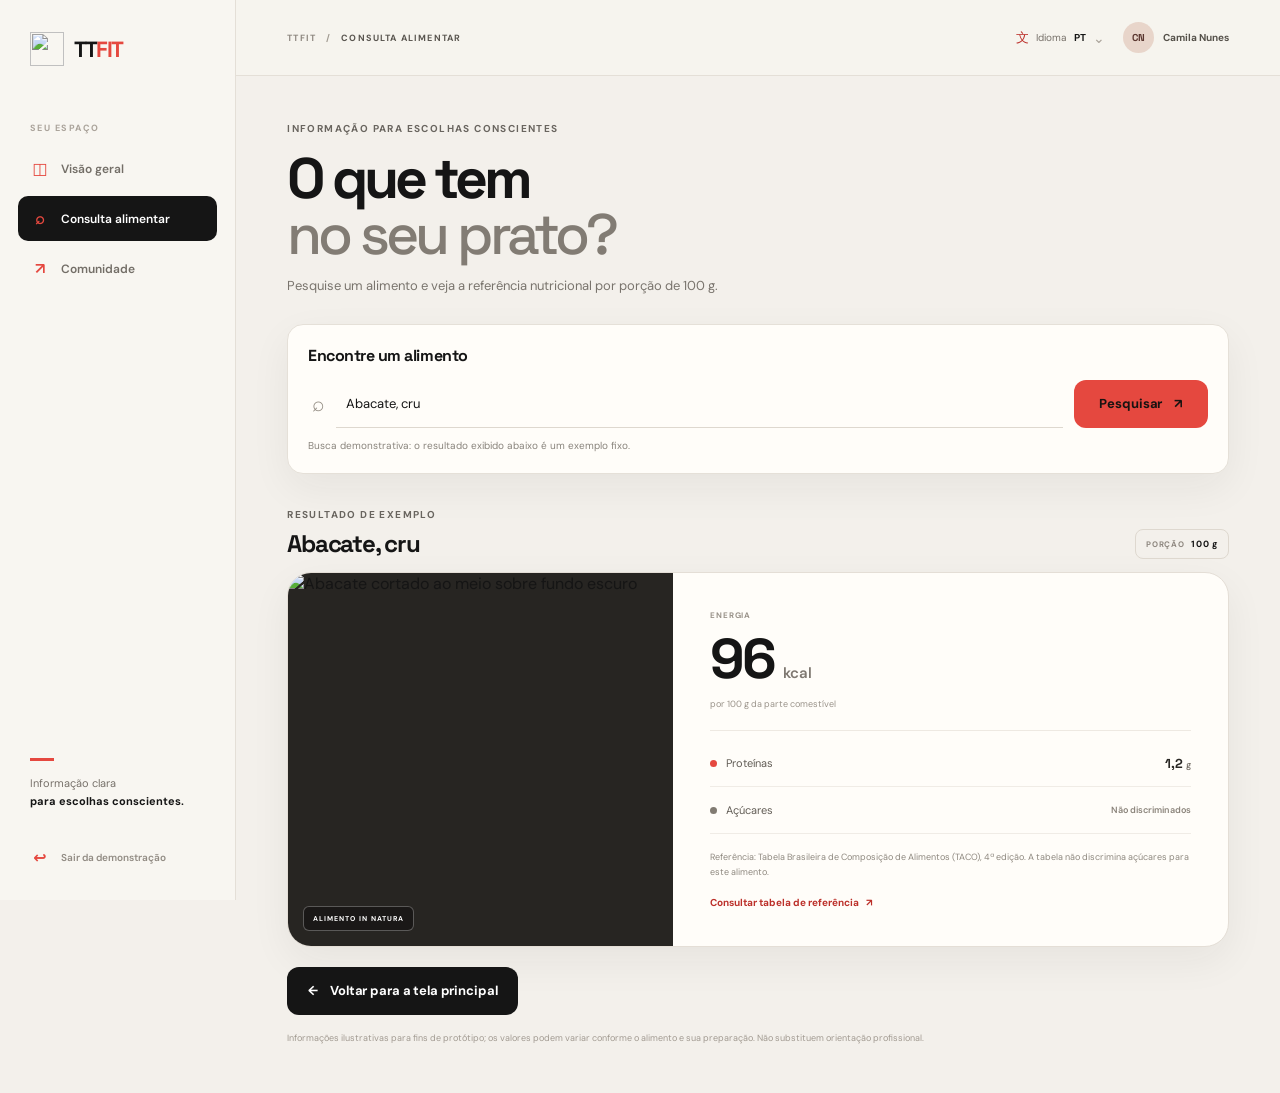
==== alimentos.html @ d5114d55 "Build responsive static TTFIT prototype" ====
<!doctype html>
<html lang="pt-BR">
<head>
  <meta charset="utf-8">
  <meta name="viewport" content="width=device-width, initial-scale=1">
  <meta name="theme-color" content="#f3f0eb">
  <meta name="description" content="Consulte a composição nutricional de alimentos por 100 gramas no protótipo TTFIT.">
  <title>Consulta alimentar | TTFIT</title>
  <link rel="stylesheet" href="styles.css">
</head>
<body class="app-page">
  <a class="skip-link" href="#principal">Pular para o conteúdo</a>
  <div class="app-shell">
    <aside class="sidebar">
      <a class="brand-lockup brand-lockup-dark" href="dashboard.html" aria-label="TTFIT — visão geral">
        <img class="brand-icon" src="/manus-storage/async-images/cHAF5ILUukEEUvMitb64xl/image-1.webp" alt="">
        <span class="brand-name">TT<span>FIT</span></span>
      </a>
      <span class="sidebar-caption">SEU ESPAÇO</span>
      <nav class="side-nav" aria-label="Navegação principal">
        <a class="nav-item" href="dashboard.html"><span class="nav-icon" aria-hidden="true">◫</span> Visão geral</a>
        <a class="nav-item nav-item-active" href="alimentos.html" aria-current="page"><span class="nav-icon" aria-hidden="true">⌕</span> Consulta alimentar</a>
        <a class="nav-item" href="dashboard.html#ranking"><span class="nav-icon" aria-hidden="true">↗</span> Comunidade</a>
      </nav>
      <div class="sidebar-bottom">
        <div class="sidebar-prompt"><span class="prompt-line"></span><p>Informação clara<br><strong>para escolhas conscientes.</strong></p></div>
        <a class="nav-item nav-item-muted" href="index.html"><span class="nav-icon" aria-hidden="true">↩</span> Sair da demonstração</a>
      </div>
    </aside>

    <main id="principal" class="app-main">
      <header class="workspace-header">
        <div class="breadcrumb"><a href="dashboard.html">TTFIT</a><span aria-hidden="true">/</span><strong>CONSULTA ALIMENTAR</strong></div>
        <div class="header-actions">
          <details class="language-control">
            <summary><span aria-hidden="true">文</span> Idioma <strong>PT</strong><span class="chevron" aria-hidden="true">⌄</span></summary>
            <div class="language-menu"><span class="language-current">Português <small>ATUAL</small></span><span class="language-disabled">English <small>EM BREVE</small></span><p>Seletor visual nesta versão estática.</p></div>
          </details>
          <div class="user-chip"><span class="user-avatar">CN</span><span>Camila Nunes</span></div>
        </div>
      </header>

      <div class="page-content food-page-content">
        <section class="food-intro">
          <span class="eyebrow eyebrow-dark">INFORMAÇÃO PARA ESCOLHAS CONSCIENTES</span>
          <h1>O que tem<br><span class="intro-light">no seu prato?</span></h1>
          <p>Pesquise um alimento e veja a referência nutricional por porção de 100 g.</p>
        </section>

        <section class="search-panel" aria-labelledby="search-title">
          <h2 id="search-title">Encontre um alimento</h2>
          <form class="search-form" action="alimentos.html" method="get">
            <label class="visually-hidden" for="alimento">Nome do alimento</label>
            <span class="search-symbol" aria-hidden="true">⌕</span>
            <input class="search-input" id="alimento" name="alimento" type="search" value="Abacate, cru" placeholder="Ex.: abacate, cru" required>
            <button class="button button-primary" type="submit">Pesquisar <span aria-hidden="true">↗</span></button>
          </form>
          <p class="demo-note">Busca demonstrativa: o resultado exibido abaixo é um exemplo fixo.</p>
        </section>

        <section class="food-result-section" aria-labelledby="result-title">
          <div class="result-heading"><div><span class="eyebrow eyebrow-dark">RESULTADO DE EXEMPLO</span><h2 id="result-title">Abacate, cru</h2></div><span class="portion-badge">PORÇÃO <strong>100 g</strong></span></div>
          <article class="nutrition-card">
            <div class="food-photo-wrap">
              <img class="food-photo" src="/manus-storage/abacate_03e8407b.jpg" alt="Abacate cortado ao meio sobre fundo escuro" width="2048" height="2048">
              <span class="photo-caption">ALIMENTO IN NATURA</span>
            </div>
            <div class="nutrition-details">
              <div class="energy-block"><span class="metric-label">ENERGIA</span><strong>96 <small>kcal</small></strong><span class="energy-caption">por 100 g da parte comestível</span></div>
              <div class="nutrient-list">
                <div class="nutrient-row"><span><span class="nutrient-bullet nutrient-bullet-red"></span>Proteínas</span><strong>1,2 <small>g</small></strong></div>
                <div class="nutrient-row"><span><span class="nutrient-bullet nutrient-bullet-dark"></span>Açúcares</span><strong class="nutrient-na">Não discriminados</strong></div>
              </div>
              <p class="source-note">Referência: Tabela Brasileira de Composição de Alimentos (TACO), 4ª edição. A tabela não discrimina açúcares para este alimento.</p>
              <a class="source-link" href="https://www.gov.br/agricultura/pt-br/assuntos/inspecao/produtos-vegetal/legislacao-programas-nacionais-e-seguranca-dos-alimentos-1/legislacao/legislacao-vinhos-e-bebidas/tabela-brasileira-de-composicao-de-alimentos_taco_2011.pdf" target="_blank" rel="noopener noreferrer">Consultar tabela de referência <span aria-hidden="true">↗</span></a>
            </div>
          </article>
        </section>

        <a class="button button-dark back-button" href="dashboard.html"><span aria-hidden="true">←</span> Voltar para a tela principal</a>
        <p class="disclaimer">Informações ilustrativas para fins de protótipo; os valores podem variar conforme o alimento e sua preparação. Não substituem orientação profissional.</p>
      </div>
    </main>
  </div>
</body>
</html>
---- styles.css ----
@import url('https://fonts.googleapis.com/css2?family=DM+Sans:wght@400;500;600;700&family=Space+Grotesk:wght@400;500;600;700&display=swap');

:root {
  color-scheme: light;
  --ink: #151515;
  --ink-soft: #252422;
  --red: #e5483f;
  --red-dark: #bc302a;
  --paper: #f3f0eb;
  --card: #fffdf9;
  --muted: #77736e;
  --line: #e6e1d9;
  --green: #5d7654;
  --radius-lg: 24px;
  --radius-md: 16px;
  --shadow-soft: 0 14px 40px rgba(37, 33, 29, .06);
  --font-body: 'DM Sans', Inter, ui-sans-serif, system-ui, -apple-system, BlinkMacSystemFont, 'Segoe UI', sans-serif;
  --font-display: 'Space Grotesk', 'Arial Narrow', ui-sans-serif, system-ui, sans-serif;
}

* { box-sizing: border-box; }
html { scroll-behavior: smooth; }
body { margin: 0; font-family: var(--font-body); color: var(--ink); -webkit-font-smoothing: antialiased; }
a { color: inherit; text-decoration: none; }
button, input, select { font: inherit; }
button, a, summary { -webkit-tap-highlight-color: transparent; }
button, summary { cursor: pointer; }
img { max-width: 100%; display: block; }
::selection { background: rgba(229, 72, 63, .18); }

.skip-link, .visually-hidden { position: absolute; width: 1px; height: 1px; padding: 0; margin: -1px; overflow: hidden; clip: rect(0, 0, 0, 0); white-space: nowrap; border: 0; }
.skip-link:focus { width: auto; height: auto; margin: 12px; padding: 12px 16px; clip: auto; z-index: 20; border-radius: 10px; background: var(--card); box-shadow: var(--shadow-soft); }
:focus-visible { outline: 3px solid rgba(229, 72, 63, .65); outline-offset: 3px; }

.brand-lockup { display: inline-flex; align-items: center; gap: 10px; width: fit-content; }
.brand-icon { width: 34px; height: 34px; object-fit: contain; }
.brand-name { font: 700 22px/1 var(--font-display); letter-spacing: -.08em; }
.brand-name > span { color: var(--red); }
.brand-lockup-light .brand-name { color: #fff; }
.brand-lockup-dark .brand-name { color: var(--ink); }

.eyebrow { display: inline-flex; align-items: center; gap: 8px; font: 700 10px/1.4 var(--font-body); letter-spacing: .14em; }
.eyebrow-dark { color: #69655f; }
.eyebrow-light { color: rgba(255,255,255,.68); }
.status-dot, .sample-dot { width: 7px; height: 7px; flex: 0 0 7px; border-radius: 50%; background: var(--red); }

.button { display: inline-flex; align-items: center; justify-content: center; gap: 12px; min-height: 48px; padding: 0 20px; border: 1px solid transparent; border-radius: 12px; font-size: 13px; font-weight: 700; letter-spacing: -.01em; line-height: 1; transition: background-color .18s ease, color .18s ease, border-color .18s ease, transform .18s ease, box-shadow .18s ease; }
.button:hover { transform: translateY(-1px); }
.button-primary { background: var(--red); color: #171311; }
.button-primary:hover { background: #f0574e; box-shadow: 0 8px 22px rgba(229,72,63,.22); }
.button-dark { background: var(--ink); color: #fff; }
.button-dark:hover { background: #363432; }
.button-outline { border-color: #d9d3cb; background: transparent; color: var(--ink); }
.button-outline:hover { border-color: var(--ink); background: #faf8f4; }
.button-wide { width: 100%; }

/* Acesso */
.auth-page { min-height: 100vh; background: var(--paper); }
.auth-topbar { width: min(1320px, calc(100% - 64px)); height: 78px; margin: auto; display: flex; align-items: center; justify-content: space-between; }
.topbar-link { color: #6f6a63; font-size: 12px; font-weight: 600; }
.topbar-link:hover, .text-link:hover { color: var(--red-dark); }
.auth-layout { width: min(1320px, calc(100% - 64px)); min-height: 650px; margin: 0 auto 74px; display: grid; grid-template-columns: 1.06fr .94fr; overflow: hidden; border-radius: 26px; background: var(--card); box-shadow: 0 24px 80px rgba(33,29,24,.09); }
.auth-story { position: relative; isolation: isolate; min-height: 650px; display: flex; flex-direction: column; justify-content: space-between; overflow: hidden; padding: clamp(36px, 5vw, 76px); background: var(--ink); color: #fff; }
.auth-story::before { content: ''; position: absolute; z-index: -1; right: -180px; bottom: -280px; width: 680px; height: 680px; border: 1px solid rgba(229,72,63,.24); border-radius: 50%; box-shadow: 0 0 0 55px rgba(229,72,63,.035), 0 0 0 110px rgba(229,72,63,.025); }
.story-orbit { position: absolute; z-index: -1; border-radius: 50%; pointer-events: none; }
.story-orbit-one { width: 8px; height: 8px; right: 19%; top: 30%; background: var(--red); box-shadow: 0 0 30px 10px rgba(229,72,63,.3); }
.story-orbit-two { right: 5%; top: 13%; width: 120px; height: 120px; border: 1px solid rgba(255,255,255,.08); }
.story-copy { max-width: 470px; margin: auto 0; padding: 46px 0 34px; }
.story-copy h1 { margin: 28px 0 22px; font: 700 clamp(55px, 6vw, 82px)/.93 var(--font-display); letter-spacing: -.075em; }
.story-copy h1 span { color: var(--red); }
.story-copy > p { max-width: 350px; margin: 0; color: rgba(255,255,255,.7); font-size: 15px; line-height: 1.75; }
.story-note { display: flex; align-items: center; gap: 14px; margin-top: 42px; color: rgba(255,255,255,.65); font-size: 12px; line-height: 1.6; }
.story-note strong { color: #fff; font-weight: 600; }
.note-mark { width: 36px; height: 36px; display: grid; place-items: center; border: 1px solid rgba(229,72,63,.65); border-radius: 50%; color: var(--red); font-size: 18px; }
.story-index { display: flex; justify-content: space-between; color: rgba(255,255,255,.4); font: 600 10px/1 var(--font-body); letter-spacing: .12em; }
.auth-panel { display: flex; align-items: center; justify-content: center; padding: clamp(34px, 5vw, 72px); }
.auth-card { width: min(100%, 390px); }
.auth-card h2, .signup-heading h2 { margin: 13px 0 8px; font: 700 clamp(29px, 3vw, 38px)/1.08 var(--font-display); letter-spacing: -.06em; }
.auth-intro { margin: 0 0 30px; color: var(--muted); font-size: 13px; line-height: 1.6; }
.form-stack { display: flex; flex-direction: column; gap: 10px; }
.field-label { display: block; margin-bottom: 8px; color: #4e4a45; font-size: 11px; font-weight: 700; }
.field-row { display: flex; align-items: center; }
.field-row-between { justify-content: space-between; margin-top: 9px; }
.field-row-between .field-label { margin: 0; }
.text-link { color: var(--red-dark); font-size: 12px; font-weight: 700; }
.text-link-small { font-size: 10px; }
.text-input { width: 100%; min-height: 48px; padding: 0 14px; border: 1px solid #e1ddd6; border-radius: 10px; background: #fff; color: var(--ink); font-size: 13px; outline: none; transition: border-color .18s ease, box-shadow .18s ease, background-color .18s ease; }
.text-input::placeholder { color: #aaa49b; }
.text-input:focus { border-color: var(--red); box-shadow: 0 0 0 3px rgba(229,72,63,.11); }
.check-row { position: relative; display: flex; align-items: center; gap: 9px; margin: 8px 0 10px; color: #625d56; font-size: 11px; cursor: pointer; }
.check-row input { position: absolute; width: 18px; height: 18px; opacity: 0; }
.check-box { width: 17px; height: 17px; display: grid; flex: 0 0 17px; place-items: center; border: 1px solid #c9c3ba; border-radius: 5px; background: #fff; }
.check-row input:checked + .check-box { border-color: var(--red); background: var(--red); }
.check-row input:checked + .check-box::after { content: '✓'; color: #171311; font-size: 11px; font-weight: 800; }
.check-row input:focus-visible + .check-box { outline: 3px solid rgba(229,72,63,.35); outline-offset: 2px; }
.demo-note { margin: 10px 0 0; color: #89847c; font-size: 10px; line-height: 1.55; }
.auth-divider { display: flex; align-items: center; gap: 12px; margin: 26px 0 16px; color: #9b958d; font-size: 9px; font-weight: 700; letter-spacing: .12em; }
.auth-divider::before, .auth-divider::after { content: ''; height: 1px; flex: 1; background: var(--line); }
.inline-disclosure { border-top: 1px solid var(--line); }
.recovery-disclosure { margin-top: 22px; padding-top: 15px; }
.inline-disclosure summary { list-style: none; color: #69645d; font-size: 11px; font-weight: 700; }
.inline-disclosure summary::-webkit-details-marker, .signup-details summary::-webkit-details-marker, .quick-edit summary::-webkit-details-marker { display: none; }
.inline-disclosure summary::after { content: '+'; float: right; color: var(--red); font-size: 16px; line-height: 10px; }
.inline-disclosure[open] summary::after, .quick-edit[open] summary .chevron { transform: rotate(180deg); }
.disclosure-body { padding-top: 10px; }
.disclosure-body p { margin: 0 0 13px; color: var(--muted); font-size: 11px; line-height: 1.55; }
.compact-form { display: grid; gap: 8px; }
.compact-form .field-label { margin: 0; }
.compact-form .button { margin-top: 4px; }

.signup-section { width: min(1000px, calc(100% - 64px)); margin: 0 auto 76px; padding: 42px 48px; display: grid; grid-template-columns: .8fr 1.2fr; gap: 48px; border: 1px solid #e6e1d9; border-radius: 22px; background: #fffdf9; }
.signup-heading h2 { font-size: 32px; }
.signup-heading p { max-width: 300px; margin: 0; color: var(--muted); font-size: 12px; line-height: 1.7; }
.signup-details > summary { list-style: none; width: fit-content; min-height: 48px; }
.signup-details[open] > summary { margin-bottom: 22px; }
.signup-details[open] > summary span { transform: rotate(45deg); }
.signup-form { display: grid; gap: 18px; }
.form-grid { display: grid; grid-template-columns: repeat(2, minmax(0,1fr)); gap: 14px 12px; }
.form-grid .field-label { margin-bottom: 7px; }
.signup-form > .button { justify-self: start; }
.site-footer { width: min(1320px, calc(100% - 64px)); margin: 0 auto; display: flex; align-items: center; justify-content: space-between; padding: 20px 0 28px; color: #807b74; font-size: 10px; }
.site-footer a { color: var(--ink); font-weight: 700; }
.footer-separator { padding: 0 5px; color: var(--red); }

/* Área logada */
.app-page { min-height: 100vh; background: var(--paper); }
.app-shell { min-height: 100vh; display: grid; grid-template-columns: 236px minmax(0,1fr); }
.sidebar { position: sticky; top: 0; height: 100vh; display: flex; flex-direction: column; padding: 32px 18px 20px; border-right: 1px solid #e4dfd7; background: #f8f6f1; }
.sidebar .brand-lockup { padding: 0 12px; }
.sidebar-caption { margin: 56px 12px 12px; color: #aaa39a; font-size: 9px; font-weight: 700; letter-spacing: .16em; }
.side-nav { display: grid; gap: 5px; }
.nav-item { min-height: 45px; display: flex; align-items: center; gap: 12px; padding: 0 13px; border-radius: 10px; color: #736e67; font-size: 12px; font-weight: 600; transition: background-color .16s ease, color .16s ease; }
.nav-item:hover { background: #eee9e1; color: var(--ink); }
.nav-item-active { background: var(--ink); color: #fff; }
.nav-item-active:hover { background: #30302e; color: #fff; }
.nav-icon { width: 18px; color: var(--red); font-size: 16px; text-align: center; }
.nav-item-active .nav-icon { color: var(--red); }
.sidebar-bottom { margin-top: auto; }
.sidebar-prompt { margin: 0 12px 25px; }
.prompt-line { width: 24px; height: 3px; display: block; margin-bottom: 13px; background: var(--red); }
.sidebar-prompt p { margin: 0; color: #77716a; font-size: 11px; line-height: 1.65; }
.sidebar-prompt strong { color: var(--ink); }
.nav-item-muted { color: #918b83; font-size: 10px; }
.app-main { min-width: 0; }
.workspace-header { height: 76px; display: flex; align-items: center; justify-content: space-between; padding: 0 clamp(24px, 4vw, 58px); border-bottom: 1px solid #e4dfd7; background: rgba(248,246,241,.68); }
.breadcrumb { display: flex; align-items: center; gap: 10px; color: #a19b92; font-size: 9px; font-weight: 700; letter-spacing: .13em; }
.breadcrumb a { color: #8d877f; }
.breadcrumb strong { color: #59554f; }
.header-actions { display: flex; align-items: center; gap: 18px; }
.language-control { position: relative; }
.language-control summary { display: flex; align-items: center; gap: 7px; list-style: none; color: #77716a; font-size: 10px; }
.language-control summary::-webkit-details-marker { display: none; }
.language-control summary > span:first-child { color: var(--red-dark); font-size: 13px; }
.language-control summary strong { color: var(--ink); font-size: 10px; }
.chevron { display: inline-block; color: #aaa39a; font-size: 14px; transition: transform .16s ease; }
.language-control[open] > summary .chevron { transform: rotate(180deg); }
.language-menu { position: absolute; z-index: 4; top: calc(100% + 12px); right: 0; width: 190px; padding: 14px; border: 1px solid var(--line); border-radius: 12px; background: var(--card); box-shadow: var(--shadow-soft); }
.language-menu > span { display: flex; justify-content: space-between; padding: 6px 0; color: #605b54; font-size: 11px; }
.language-menu small { color: var(--red-dark); font-size: 8px; font-weight: 700; letter-spacing: .08em; }
.language-menu .language-disabled { color: #aaa49b; }
.language-menu p { margin: 9px 0 0; padding-top: 9px; border-top: 1px solid var(--line); color: #99938a; font-size: 9px; line-height: 1.4; }
.user-chip { display: flex; align-items: center; gap: 9px; color: #55514a; font-size: 10px; font-weight: 700; }
.user-avatar { width: 31px; height: 31px; display: grid; place-items: center; border-radius: 50%; background: #e8d5ca; color: #5b3730; font: 700 10px var(--font-display); }
.page-content { width: min(1180px, 100%); margin: 0 auto; padding: 43px clamp(24px, 4vw, 58px) 48px; }
.dashboard-intro { display: flex; align-items: end; justify-content: space-between; gap: 28px; margin-bottom: 35px; }
.dashboard-intro h1, .food-intro h1 { margin: 14px 0 12px; font: 700 clamp(38px, 4.5vw, 57px)/.99 var(--font-display); letter-spacing: -.07em; }
.red-period { color: var(--red); }
.intro-light { color: #827c74; font-weight: 500; }
.dashboard-intro p, .food-intro > p { margin: 0; color: #79746d; font-size: 13px; line-height: 1.6; }
.intro-cta { flex: 0 0 auto; margin-bottom: 5px; }
.section-heading { display: flex; align-items: end; justify-content: space-between; gap: 20px; margin-bottom: 14px; }
.section-heading h2 { margin: 5px 0 0; font: 700 22px/1.15 var(--font-display); letter-spacing: -.045em; }
.sample-label { display: inline-flex; align-items: center; gap: 7px; color: #938d85; font-size: 8px; font-weight: 700; letter-spacing: .1em; }
.sample-dot { width: 6px; height: 6px; flex-basis: 6px; background: #9c8768; }
.profile-panel, .ranking-panel { border: 1px solid #e7e2da; border-radius: var(--radius-md); background: var(--card); box-shadow: var(--shadow-soft); }
.profile-panel { padding: 17px; }
.metric-grid { display: grid; grid-template-columns: repeat(5,minmax(0,1fr)); gap: 9px; }
.metric-card { min-height: 118px; display: flex; flex-direction: column; align-items: flex-start; padding: 15px 13px; border: 1px solid #eee9e2; border-radius: 11px; background: #fff; }
.metric-label { color: #999289; font-size: 8px; font-weight: 700; letter-spacing: .1em; }
.metric-value { margin-top: 13px; font: 700 25px/1 var(--font-display); letter-spacing: -.06em; white-space: nowrap; }
.metric-value small { color: #746e66; font: 600 10px/1 var(--font-body); letter-spacing: 0; }
.metric-caption { margin-top: auto; padding-top: 10px; color: #a09a91; font-size: 9px; }
.metric-card-focus { background: #f8f5ef; }
.focus-value { margin-top: 10px; color: #8f302b; font: 700 16px/1.08 var(--font-display); letter-spacing: -.035em; }
.metric-card-days { background: #221f1d; border-color: #221f1d; color: #fff; }
.metric-card-days .metric-label, .metric-card-days .metric-value small { color: rgba(255,255,255,.58); }
.metric-card-days .metric-caption { color: rgba(255,255,255,.5); }
.quick-edit { margin-top: 14px; border-top: 1px solid #eee9e2; }
.quick-edit > summary { display: flex; align-items: center; gap: 9px; padding: 14px 2px 1px; list-style: none; color: #5e5952; font-size: 10px; font-weight: 700; }
.quick-edit > summary .chevron { margin-left: auto; }
.edit-symbol { color: var(--red-dark); font-size: 15px; }
.edit-content { padding-top: 14px; }
.edit-content > p { margin: 0 0 14px; color: #89837a; font-size: 10px; line-height: 1.5; }
.edit-form { display: grid; grid-template-columns: repeat(3,minmax(0,1fr)); gap: 12px; align-items: end; }
.edit-form label .text-input { min-height: 42px; font-size: 11px; }
.edit-form .field-label { margin-bottom: 6px; }
.edit-form .button { min-height: 42px; padding: 0 12px; font-size: 10px; }
.dashboard-grid { display: grid; grid-template-columns: minmax(0,1.4fr) minmax(260px,.8fr); gap: 18px; align-items: start; margin-top: 28px; }
.section-heading-compact { margin-bottom: 14px; }
.ranking-period { color: #a09990; font-size: 8px; font-weight: 700; letter-spacing: .1em; }
.ranking-period span { padding-left: 4px; color: var(--red); font-size: 12px; }
.ranking-panel { padding: 4px 16px 11px; }
.ranking-list { margin: 0; padding: 0; list-style: none; }
.ranking-row { min-height: 69px; display: grid; grid-template-columns: 25px 36px minmax(0,1fr) auto; align-items: center; gap: 10px; border-bottom: 1px solid #efebe5; }
.ranking-row:last-child { border-bottom: 0; }
.ranking-row-you { margin: 0 -8px; padding: 0 8px; border-radius: 10px; background: #fcf4f1; }
.rank-number { color: #9d968d; font: 700 11px var(--font-display); }
.rank-avatar { width: 34px; height: 34px; display: grid; place-items: center; border-radius: 50%; font: 700 9px var(--font-display); }
.rank-avatar-red { background: #f4d9d4; color: #943f37; }
.rank-avatar-dark { background: var(--ink); color: #fff; }
.rank-avatar-cream { background: #e9e4db; color: #575148; }
.rank-person { min-width: 0; display: grid; gap: 4px; }
.rank-person strong { overflow: hidden; color: #37332f; font-size: 11px; text-overflow: ellipsis; white-space: nowrap; }
.rank-person em { margin-left: 4px; color: var(--red-dark); font: 700 7px var(--font-body); letter-spacing: .08em; font-style: normal; }
.rank-person small, .rank-count small { color: #9e988f; font-size: 8px; }
.rank-count { display: grid; justify-items: end; gap: 3px; }
.rank-count strong { font: 700 16px var(--font-display); }
.ranking-footnote { margin: 3px 0 0; padding: 10px 0 0; border-top: 1px solid #efebe5; color: #a49d95; font-size: 8px; }
.impact-column { display: grid; gap: 11px; }
.impact-card { position: relative; min-height: 242px; overflow: hidden; padding: 22px; border-radius: var(--radius-md); background: var(--ink); color: #fff; }
.impact-card::after { content: ''; position: absolute; right: -48px; bottom: -77px; width: 205px; height: 205px; border: 1px solid rgba(229,72,63,.35); border-radius: 50%; box-shadow: 0 0 0 25px rgba(229,72,63,.05), 0 0 0 50px rgba(229,72,63,.035); }
.impact-index { position: relative; z-index: 1; color: rgba(255,255,255,.44); font: 700 9px var(--font-display); letter-spacing: .12em; }
.impact-index span { font: 600 8px var(--font-body); }
.impact-mark { position: relative; z-index: 1; display: flex; align-items: end; gap: 4px; height: 29px; margin-top: 19px; }
.impact-mark span { width: 4px; border-radius: 4px; background: var(--red); }
.impact-mark span:nth-child(1) { height: 12px; }
.impact-mark span:nth-child(2) { height: 22px; }
.impact-mark span:nth-child(3) { height: 17px; }
.impact-card h2 { position: relative; z-index: 1; margin: 13px 0 7px; font: 700 22px var(--font-display); letter-spacing: -.05em; }
.impact-card p { position: relative; z-index: 1; max-width: 260px; margin: 0; color: rgba(255,255,255,.63); font-size: 10px; line-height: 1.7; }
.impact-tag { position: absolute; z-index: 1; left: 22px; bottom: 20px; color: rgba(255,255,255,.5); font-size: 7px; font-weight: 700; letter-spacing: .12em; }
.food-callout { min-height: 64px; display: flex; align-items: center; gap: 11px; padding: 11px 13px; border: 1px solid #e6e0d8; border-radius: 13px; background: var(--card); transition: border-color .16s ease, transform .16s ease; }
.food-callout:hover { transform: translateY(-1px); border-color: #c9bfb3; }
.food-callout-icon { width: 32px; height: 32px; display: grid; flex: 0 0 32px; place-items: center; border-radius: 9px; background: #fae3df; color: var(--red-dark); font-size: 20px; }
.food-callout > span:nth-child(2) { display: grid; gap: 3px; }
.food-callout small { color: #a19a91; font-size: 7px; font-weight: 700; letter-spacing: .1em; }
.food-callout strong { color: #36322e; font-size: 10px; }
.callout-arrow { margin-left: auto; color: var(--red-dark); }
.disclaimer { margin: 20px 0 0; color: #a19a91; font-size: 9px; line-height: 1.6; }

/* Consulta alimentar */
.food-page-content { padding-top: 40px; }
.food-intro { margin-bottom: 27px; }
.food-intro h1 { margin-bottom: 12px; }
.search-panel { padding: 20px; border: 1px solid #e5e0d8; border-radius: var(--radius-md); background: var(--card); box-shadow: var(--shadow-soft); }
.search-panel h2 { margin: 0 0 14px; font: 700 16px var(--font-display); letter-spacing: -.03em; }
.search-form { display: flex; align-items: center; gap: 11px; }
.search-symbol { margin-left: 4px; color: #938c83; font-size: 21px; }
.search-input { min-width: 0; min-height: 48px; flex: 1; padding: 0 10px; border: 0; border-bottom: 1px solid #ded8cf; border-radius: 0; outline: 0; background: transparent; color: var(--ink); font-size: 13px; }
.search-input:focus { border-color: var(--red); box-shadow: 0 1px 0 var(--red); }
.search-form .button { min-width: 134px; }
.food-result-section { margin-top: 28px; }
.result-heading { display: flex; align-items: end; justify-content: space-between; gap: 15px; margin-bottom: 13px; }
.result-heading h2 { margin: 5px 0 0; font: 700 24px var(--font-display); letter-spacing: -.05em; }
.portion-badge { padding: 8px 10px; border: 1px solid #ded8cf; border-radius: 8px; color: #8e877f; font-size: 8px; font-weight: 700; letter-spacing: .09em; }
.portion-badge strong { padding-left: 4px; color: var(--ink); font-size: 9px; }
.nutrition-card { display: grid; grid-template-columns: minmax(240px,.82fr) minmax(0,1.18fr); overflow: hidden; border: 1px solid #e4ded6; border-radius: var(--radius-lg); background: var(--card); box-shadow: var(--shadow-soft); }
.food-photo-wrap { position: relative; min-height: 295px; overflow: hidden; background: #272522; }
.food-photo { width: 100%; height: 100%; position: absolute; inset: 0; object-fit: cover; }
.photo-caption { position: absolute; left: 15px; bottom: 15px; padding: 7px 9px; border: 1px solid rgba(255,255,255,.28); border-radius: 6px; background: rgba(17,16,15,.55); color: #fff; font-size: 7px; font-weight: 700; letter-spacing: .14em; }
.nutrition-details { display: flex; flex-direction: column; padding: clamp(22px,3vw,37px); }
.energy-block { display: grid; gap: 11px; padding-bottom: 20px; border-bottom: 1px solid #eee9e2; }
.energy-block > strong { color: var(--ink); font: 700 clamp(41px,5vw,56px)/1 var(--font-display); letter-spacing: -.07em; }
.energy-block > strong small { color: #7f7871; font: 600 15px var(--font-body); letter-spacing: 0; }
.energy-caption { color: #9a938a; font-size: 9px; }
.nutrient-list { display: grid; gap: 0; padding: 9px 0 4px; }
.nutrient-row { min-height: 47px; display: flex; align-items: center; justify-content: space-between; gap: 10px; border-bottom: 1px solid #f0ece6; color: #625d56; font-size: 11px; }
.nutrient-row > span { display: flex; align-items: center; gap: 9px; }
.nutrient-row > strong { color: #292724; font: 700 13px var(--font-display); }
.nutrient-row > strong small { color: #777169; font: 600 9px var(--font-body); }
.nutrient-bullet { width: 7px; height: 7px; display: inline-block; border-radius: 50%; }
.nutrient-bullet-red { background: var(--red); }
.nutrient-bullet-dark { background: #817b72; }
.nutrient-na { color: #8a837a !important; font: 600 9px var(--font-body) !important; }
.source-note { margin: 12px 0 0; color: #8e887f; font-size: 9px; line-height: 1.6; }
.source-link { width: fit-content; display: inline-flex; gap: 7px; margin-top: auto; padding-top: 17px; color: var(--red-dark); font-size: 10px; font-weight: 700; }
.source-link:hover { color: #85241f; }
.back-button { margin-top: 20px; }
.food-page-content .disclaimer { max-width: 690px; margin-top: 16px; }

@media (max-width: 1100px) {
  .app-shell { grid-template-columns: 204px minmax(0,1fr); }
  .sidebar { padding-right: 13px; padding-left: 13px; }
  .metric-grid { grid-template-columns: repeat(3,minmax(0,1fr)); }
  .metric-card { min-height: 108px; }
  .dashboard-grid { grid-template-columns: minmax(0,1.15fr) minmax(240px,.85fr); }
  .signup-section { grid-template-columns: 1fr; gap: 22px; }
}
@media (max-width: 820px) {
  .auth-topbar, .auth-layout, .site-footer { width: min(100% - 36px, 680px); }
  .auth-layout { grid-template-columns: 1fr; margin-bottom: 42px; }
  .auth-story { min-height: 390px; padding: 30px; }
  .story-copy { padding: 28px 0 20px; }
  .story-copy h1 { margin-top: 19px; font-size: clamp(48px, 10vw, 66px); }
  .story-copy > p { max-width: 470px; font-size: 13px; }
  .story-note { margin-top: 24px; }
  .story-index { margin-top: 12px; }
  .auth-panel { padding: 42px 24px; }
  .signup-section { width: min(100% - 36px, 680px); padding: 30px 26px; }
  .app-shell { grid-template-columns: 1fr; }
  .sidebar { position: sticky; z-index: 3; top: 0; height: auto; display: grid; grid-template-columns: auto minmax(0,1fr); align-items: center; gap: 16px; padding: 12px 20px; border-right: 0; border-bottom: 1px solid #e4dfd7; }
  .sidebar .brand-lockup { padding: 0; }
  .sidebar-caption, .sidebar-bottom { display: none; }
  .side-nav { display: flex; justify-content: flex-end; gap: 3px; overflow-x: auto; }
  .nav-item { min-height: 38px; flex: 0 0 auto; gap: 7px; padding: 0 10px; font-size: 10px; }
  .workspace-header { height: 65px; padding: 0 22px; }
  .page-content { padding: 34px 22px 42px; }
  .dashboard-grid { grid-template-columns: minmax(0,1fr) minmax(220px,.85fr); }
}
@media (max-width: 620px) {
  .auth-topbar { height: 64px; }
  .auth-layout { width: 100%; margin-bottom: 34px; border-radius: 0; box-shadow: none; }
  .auth-story { min-height: 350px; padding: 25px 23px; }
  .auth-panel { padding: 34px 23px 40px; }
  .auth-card h2 { font-size: 32px; }
  .signup-section { width: calc(100% - 28px); padding: 26px 21px; gap: 20px; }
  .signup-heading h2 { font-size: 29px; }
  .form-grid { grid-template-columns: 1fr; }
  .site-footer { width: calc(100% - 36px); font-size: 9px; }
  .app-shell { display: block; }
  .sidebar { display: block; padding: 10px 14px 8px; }
  .sidebar .brand-lockup { display: none; }
  .side-nav { justify-content: flex-start; }
  .nav-item { min-height: 37px; }
  .workspace-header { height: 58px; padding: 0 15px; }
  .breadcrumb { gap: 6px; font-size: 8px; }
  .header-actions { gap: 10px; }
  .language-control summary { gap: 4px; font-size: 9px; }
  .language-control summary > span:first-child { display: none; }
  .user-chip { gap: 6px; font-size: 9px; }
  .user-avatar { width: 28px; height: 28px; }
  .page-content { padding: 29px 15px 35px; }
  .dashboard-intro { display: block; margin-bottom: 28px; }
  .dashboard-intro h1, .food-intro h1 { font-size: 43px; }
  .intro-cta { margin-top: 19px; }
  .section-heading { align-items: start; flex-direction: column; gap: 9px; }
  .section-heading h2 { font-size: 20px; }
  .metric-grid { grid-template-columns: repeat(2,minmax(0,1fr)); }
  .metric-card { min-height: 102px; padding: 13px 11px; }
  .metric-value { font-size: 23px; }
  .metric-card-days { grid-column: 1 / -1; min-height: 92px; }
  .edit-form { grid-template-columns: repeat(2,minmax(0,1fr)); }
  .edit-form .button { grid-column: 1 / -1; }
  .dashboard-grid { grid-template-columns: 1fr; gap: 25px; margin-top: 25px; }
  .impact-card { min-height: 225px; }
  .sample-label { margin-top: 2px; }
  .food-intro { margin-bottom: 22px; }
  .search-panel { padding: 16px; }
  .search-form { gap: 5px; }
  .search-symbol { display: none; }
  .search-input { padding: 0 8px; font-size: 12px; }
  .search-form .button { min-width: auto; min-height: 44px; padding: 0 12px; font-size: 11px; }
  .result-heading { align-items: start; }
  .result-heading h2 { font-size: 22px; }
  .nutrition-card { grid-template-columns: 1fr; border-radius: 18px; }
  .food-photo-wrap { min-height: 220px; }
  .nutrition-details { padding: 22px; }
  .back-button { width: 100%; }
}
@media (max-width: 380px) {
  .user-chip > span:last-child { display: none; }
  .breadcrumb { letter-spacing: .08em; }
  .nav-item { padding: 0 8px; font-size: 9px; }
  .nav-icon { width: 14px; }
  .rank-person strong { font-size: 10px; }
  .rank-row { gap: 6px; }
  .portion-badge { padding: 7px; font-size: 7px; }
}
@media (prefers-reduced-motion: reduce) {
  *, *::before, *::after { scroll-behavior: auto !important; transition-duration: .01ms !important; animation-duration: .01ms !important; animation-iteration-count: 1 !important; }
}
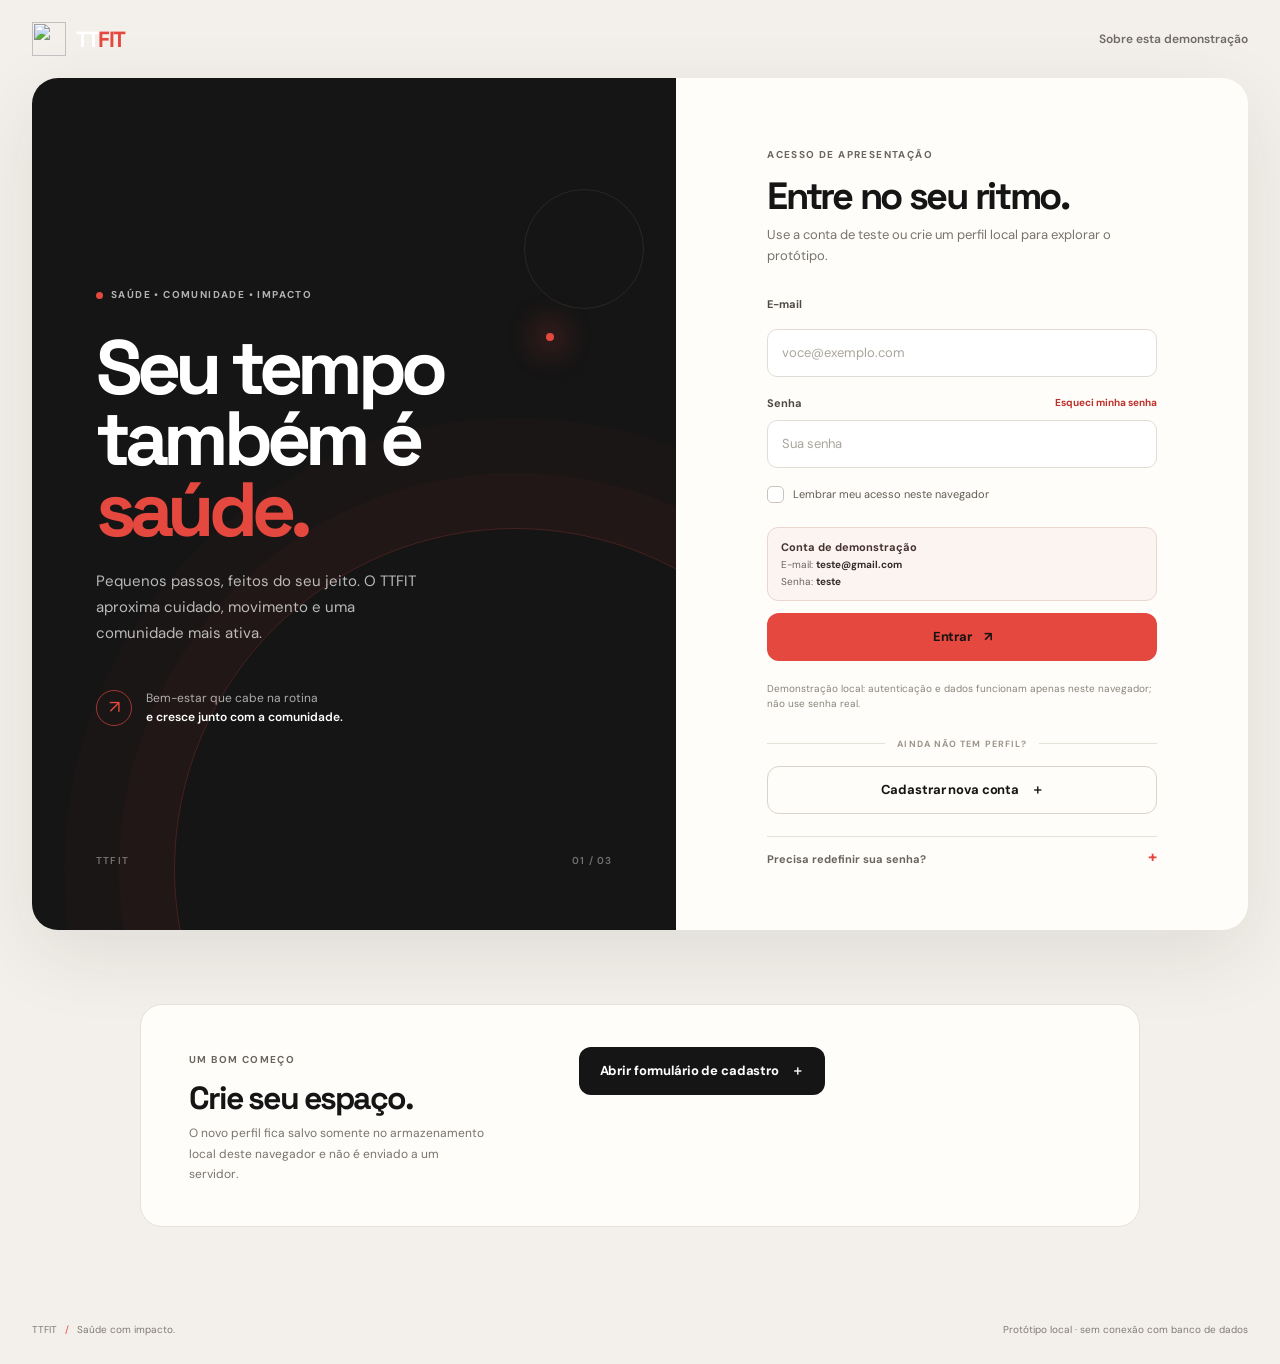
==== commit bfc8aad3: "feat: complete static TTFIT community and nutrition flow" ====
--- a/alimentos.html
+++ b/alimentos.html
@@ -7,6 +7,8 @@
   <meta name="description" content="Consulte a composição nutricional de alimentos por 100 gramas no protótipo TTFIT.">
   <title>Consulta alimentar | TTFIT</title>
   <link rel="stylesheet" href="styles.css">
+  <script defer src="js/demo-store.js"></script>
+  <script defer src="js/alimentos.js"></script>
 </head>
 <body class="app-page">
   <a class="skip-link" href="#principal">Pular para o conteúdo</a>
@@ -20,11 +22,11 @@
       <nav class="side-nav" aria-label="Navegação principal">
         <a class="nav-item" href="dashboard.html"><span class="nav-icon" aria-hidden="true">◫</span> Visão geral</a>
         <a class="nav-item nav-item-active" href="alimentos.html" aria-current="page"><span class="nav-icon" aria-hidden="true">⌕</span> Consulta alimentar</a>
-        <a class="nav-item" href="dashboard.html#ranking"><span class="nav-icon" aria-hidden="true">↗</span> Comunidade</a>
+        <a class="nav-item" href="comunidade.html"><span class="nav-icon" aria-hidden="true">↗</span> Comunidade</a>
       </nav>
       <div class="sidebar-bottom">
         <div class="sidebar-prompt"><span class="prompt-line"></span><p>Informação clara<br><strong>para escolhas conscientes.</strong></p></div>
-        <a class="nav-item nav-item-muted" href="index.html"><span class="nav-icon" aria-hidden="true">↩</span> Sair da demonstração</a>
+        <a class="nav-item nav-item-muted logout-link" href="index.html"><span class="nav-icon" aria-hidden="true">↩</span> Sair</a>
       </div>
     </aside>
 
@@ -34,9 +36,9 @@
         <div class="header-actions">
           <details class="language-control">
             <summary><span aria-hidden="true">文</span> Idioma <strong>PT</strong><span class="chevron" aria-hidden="true">⌄</span></summary>
-            <div class="language-menu"><span class="language-current">Português <small>ATUAL</small></span><span class="language-disabled">English <small>EM BREVE</small></span><p>Seletor visual nesta versão estática.</p></div>
+            <div class="language-menu"><span class="language-current">Português <small>ATUAL</small></span><span class="language-disabled">English <small>EM BREVE</small></span><p>Seletor visual nesta versão de demonstração.</p></div>
           </details>
-          <div class="user-chip"><span class="user-avatar">CN</span><span>Camila Nunes</span></div>
+          <div class="user-chip"><span class="user-avatar" id="user-avatar">CN</span><span id="user-name">Camila Nunes</span></div>
         </div>
       </header>
 
@@ -44,41 +46,47 @@
         <section class="food-intro">
           <span class="eyebrow eyebrow-dark">INFORMAÇÃO PARA ESCOLHAS CONSCIENTES</span>
           <h1>O que tem<br><span class="intro-light">no seu prato?</span></h1>
-          <p>Pesquise um alimento e veja a referência nutricional por porção de 100 g.</p>
+          <p>Pesquise um alimento e consulte valores de referência para 100 g da preparação indicada.</p>
         </section>
 
         <section class="search-panel" aria-labelledby="search-title">
           <h2 id="search-title">Encontre um alimento</h2>
-          <form class="search-form" action="alimentos.html" method="get">
+          <form id="food-search-form" class="search-form" novalidate>
             <label class="visually-hidden" for="alimento">Nome do alimento</label>
             <span class="search-symbol" aria-hidden="true">⌕</span>
-            <input class="search-input" id="alimento" name="alimento" type="search" value="Abacate, cru" placeholder="Ex.: abacate, cru" required>
+            <input class="search-input" id="alimento" name="alimento" type="search" list="food-suggestions" placeholder="Ex.: arroz cozido" autocomplete="off" required>
+            <datalist id="food-suggestions"></datalist>
             <button class="button button-primary" type="submit">Pesquisar <span aria-hidden="true">↗</span></button>
           </form>
-          <p class="demo-note">Busca demonstrativa: o resultado exibido abaixo é um exemplo fixo.</p>
+          <div class="food-chips" aria-label="Sugestões rápidas">
+            <button type="button" class="food-chip" data-food-query="Abacate, cru">Abacate</button>
+            <button type="button" class="food-chip" data-food-query="Peito de frango sem pele, cozido">Frango</button>
+            <button type="button" class="food-chip" data-food-query="Arroz, tipo 1, cozido">Arroz</button>
+            <button type="button" class="food-chip" data-food-query="Feijão, carioca, cozido">Feijão</button>
+            <button type="button" class="food-chip" data-food-query="Macarrão de trigo refinado, cozido e drenado">Macarrão</button>
+          </div>
+          <p class="form-message" id="food-feedback" role="status" aria-live="polite"></p>
         </section>
 
-        <section class="food-result-section" aria-labelledby="result-title">
-          <div class="result-heading"><div><span class="eyebrow eyebrow-dark">RESULTADO DE EXEMPLO</span><h2 id="result-title">Abacate, cru</h2></div><span class="portion-badge">PORÇÃO <strong>100 g</strong></span></div>
+        <section class="food-result-section" id="food-result" aria-labelledby="result-title" aria-live="polite">
+          <div class="result-heading"><div><span class="eyebrow eyebrow-dark">COMPOSIÇÃO DE REFERÊNCIA</span><h2 id="result-title">Abacate, cru</h2></div><span class="portion-badge">PORÇÃO <strong>100 g</strong></span></div>
           <article class="nutrition-card">
-            <div class="food-photo-wrap">
-              <img class="food-photo" src="/manus-storage/abacate_03e8407b.jpg" alt="Abacate cortado ao meio sobre fundo escuro" width="2048" height="2048">
-              <span class="photo-caption">ALIMENTO IN NATURA</span>
+            <div class="food-photo-wrap" id="food-art" data-art="abacate">
+              <img class="food-photo" id="food-photo" src="assets/abacate.jpg" alt="Abacate cortado ao meio" width="1200" height="1200">
+              <span class="food-art-label" id="food-art-label" aria-hidden="true">ABACATE</span>
+              <span class="photo-caption" id="photo-caption">ALIMENTO IN NATURA</span>
             </div>
             <div class="nutrition-details">
-              <div class="energy-block"><span class="metric-label">ENERGIA</span><strong>96 <small>kcal</small></strong><span class="energy-caption">por 100 g da parte comestível</span></div>
-              <div class="nutrient-list">
-                <div class="nutrient-row"><span><span class="nutrient-bullet nutrient-bullet-red"></span>Proteínas</span><strong>1,2 <small>g</small></strong></div>
-                <div class="nutrient-row"><span><span class="nutrient-bullet nutrient-bullet-dark"></span>Açúcares</span><strong class="nutrient-na">Não discriminados</strong></div>
-              </div>
-              <p class="source-note">Referência: Tabela Brasileira de Composição de Alimentos (TACO), 4ª edição. A tabela não discrimina açúcares para este alimento.</p>
-              <a class="source-link" href="https://www.gov.br/agricultura/pt-br/assuntos/inspecao/produtos-vegetal/legislacao-programas-nacionais-e-seguranca-dos-alimentos-1/legislacao/legislacao-vinhos-e-bebidas/tabela-brasileira-de-composicao-de-alimentos_taco_2011.pdf" target="_blank" rel="noopener noreferrer">Consultar tabela de referência <span aria-hidden="true">↗</span></a>
+              <div class="energy-block"><span class="metric-label">ENERGIA</span><strong id="food-energy">96 <small>kcal</small></strong><span class="energy-caption">por 100 g da parte comestível</span></div>
+              <div class="nutrient-list" id="nutrient-list"></div>
+              <p class="source-note" id="food-source-note">Referência TACO, 4ª edição. Dados apresentados por 100 g; nutrientes não informados pela fonte não são interpretados como zero.</p>
+              <a class="source-link" id="food-source-link" href="https://www.gov.br/agricultura/pt-br/assuntos/inspecao/produtos-vegetal/legislacao-programas-nacionais-e-seguranca-dos-alimentos-1/legislacao/legislacao-vinhos-e-bebidas/tabela-brasileira-de-composicao-de-alimentos_taco_2011.pdf" target="_blank" rel="noopener noreferrer">Consultar fonte de referência <span aria-hidden="true">↗</span></a>
             </div>
           </article>
         </section>
 
         <a class="button button-dark back-button" href="dashboard.html"><span aria-hidden="true">←</span> Voltar para a tela principal</a>
-        <p class="disclaimer">Informações ilustrativas para fins de protótipo; os valores podem variar conforme o alimento e sua preparação. Não substituem orientação profissional.</p>
+        <p class="disclaimer">Valores de referência variam conforme alimento e preparo. A consulta é demonstrativa e não substitui orientação profissional.</p>
       </div>
     </main>
   </div>
--- a/styles.css
+++ b/styles.css
@@ -366,6 +366,66 @@
   .rank-row { gap: 6px; }
   .portion-badge { padding: 7px; font-size: 7px; }
 }
+
+/* Interações locais e comunidade */
+.form-message { margin: 2px 0 0; color: #6f6a63; font-size: 11px; line-height: 1.5; }
+.form-message:empty { display: none; }
+.form-message.is-error { color: #a52f29; }
+.form-message.is-success { color: #486b3e; }
+.button:disabled { cursor: wait; opacity: .62; transform: none; }
+.demo-account-box { display: flex; align-items: center; justify-content: space-between; gap: 14px; margin: 4px 0 2px; padding: 12px 13px; border: 1px solid #ead6d0; border-radius: 11px; background: #fcf4f1; }
+.demo-account-box > div { display: grid; gap: 4px; color: #6f625c; font-size: 10px; }
+.demo-account-box strong { color: #45332e; font-size: 11px; }
+.demo-account-box code { color: #332b27; font: 700 10px var(--font-body); }
+.signup-details[open] { width: 100%; }
+.signup-details[open] .signup-form { margin-top: 5px; }
+.food-chips { display: flex; flex-wrap: wrap; gap: 7px; margin-top: 14px; }
+.food-chip { min-height: 30px; padding: 0 11px; border: 1px solid #e4ded6; border-radius: 999px; background: #fff; color: #625c55; font-size: 10px; font-weight: 600; transition: border-color .16s ease, background-color .16s ease, color .16s ease; }
+.food-chip:hover, .food-chip:focus-visible { border-color: var(--red); background: #fcf4f1; color: #8e302a; }
+.food-photo-wrap[data-art="frango"] { background: radial-gradient(ellipse at 55% 44%, #d7b598 0 20%, transparent 21%), radial-gradient(ellipse at 40% 56%, #b98669 0 17%, transparent 18%), linear-gradient(135deg, #493b34, #211e1b); }
+.food-photo-wrap[data-art="arroz"] { background: radial-gradient(ellipse at 50% 45%, #f5ead7 0 23%, transparent 24%), radial-gradient(ellipse at 50% 55%, #d8c7a9 0 33%, transparent 34%), linear-gradient(135deg, #6b5942, #29241f); }
+.food-photo-wrap[data-art="feijao"] { background: radial-gradient(ellipse at 50% 50%, #8d5337 0 22%, transparent 23%), radial-gradient(ellipse at 48% 54%, #bd8a5c 0 32%, transparent 33%), linear-gradient(135deg, #423329, #201b18); }
+.food-photo-wrap[data-art="macarrao"] { background: radial-gradient(ellipse at 47% 47%, #e9c77d 0 5%, transparent 6%), radial-gradient(ellipse at 56% 52%, #ca9e4e 0 17%, transparent 18%), linear-gradient(135deg, #50402c, #211e1a); }
+.food-photo-wrap[data-art="default"] { background: linear-gradient(135deg, #55453b, #211e1b); }
+.food-art-label { position: absolute; inset: 0; display: grid; place-items: center; padding: 25px; color: rgba(255,255,255,.88); font: 700 clamp(18px,2.5vw,28px)/1.1 var(--font-display); letter-spacing: .08em; text-align: center; text-transform: uppercase; text-shadow: 0 2px 12px rgba(0,0,0,.35); }
+.is-hidden { display: none !important; }
+.nutrient-note { margin: -2px 0 8px 16px; color: #918a81; font-size: 9px; line-height: 1.45; }
+.community-intro { display: flex; align-items: end; justify-content: space-between; gap: 25px; margin-bottom: 25px; }
+.community-intro h1 { margin: 14px 0 12px; font: 700 clamp(38px,4.5vw,57px)/.99 var(--font-display); letter-spacing: -.07em; }
+.community-intro p { max-width: 570px; margin: 0; color: #79746d; font-size: 13px; line-height: 1.65; }
+.community-week { flex: 0 0 auto; padding-bottom: 5px; color: #a09990; font-size: 8px; font-weight: 700; letter-spacing: .1em; }
+.community-week span { padding-left: 4px; color: var(--red); font-size: 12px; }
+.community-notice { display: flex; align-items: start; gap: 13px; margin-bottom: 23px; padding: 15px 17px; border: 1px solid #ead6d0; border-radius: 13px; background: #fcf4f1; }
+.community-notice-mark { width: 25px; height: 25px; display: grid; flex: 0 0 25px; place-items: center; border-radius: 50%; background: var(--red); color: #211c1a; font: 700 13px var(--font-display); }
+.community-notice h2 { margin: 0 0 4px; color: #45332e; font: 700 12px var(--font-display); }
+.community-notice p { margin: 0; color: #786c65; font-size: 10px; line-height: 1.6; }
+.community-layout { display: grid; grid-template-columns: minmax(0,1.35fr) minmax(250px,.75fr); gap: 18px; align-items: start; }
+.community-ranking-card { padding: 20px; border: 1px solid #e7e2da; border-radius: var(--radius-md); background: var(--card); box-shadow: var(--shadow-soft); }
+.community-list { margin: 0; padding: 0; list-style: none; }
+.community-row { min-height: 76px; display: grid; grid-template-columns: 28px 38px minmax(0,1fr) auto; align-items: center; gap: 11px; border-bottom: 1px solid #efebe5; }
+.community-row:last-child { border-bottom: 0; }
+.community-row-you { margin: 0 -9px; padding: 0 9px; border-radius: 10px; background: #fcf4f1; }
+.community-side-column { display: grid; gap: 11px; }
+.community-impact-card { min-height: 260px; }
+.community-page-content .disclaimer { max-width: 700px; }
+
+@media (max-width: 820px) {
+  .community-layout { grid-template-columns: 1fr; }
+  .community-intro { align-items: start; }
+}
+@media (max-width: 620px) {
+  .community-intro { display: block; }
+  .community-intro h1 { font-size: 43px; }
+  .community-week { display: inline-block; margin-top: 17px; }
+  .community-ranking-card { padding: 15px; }
+  .community-row { grid-template-columns: 22px 34px minmax(0,1fr) auto; gap: 7px; }
+  .community-row .rank-person strong { font-size: 10px; }
+  .community-row .rank-person small { font-size: 7px; }
+  .community-notice { padding: 13px; }
+  .demo-account-box { align-items: start; }
+  .food-chips { gap: 6px; }
+  .food-chip { padding: 0 9px; }
+}
 @media (prefers-reduced-motion: reduce) {
   *, *::before, *::after { scroll-behavior: auto !important; transition-duration: .01ms !important; animation-duration: .01ms !important; animation-iteration-count: 1 !important; }
 }
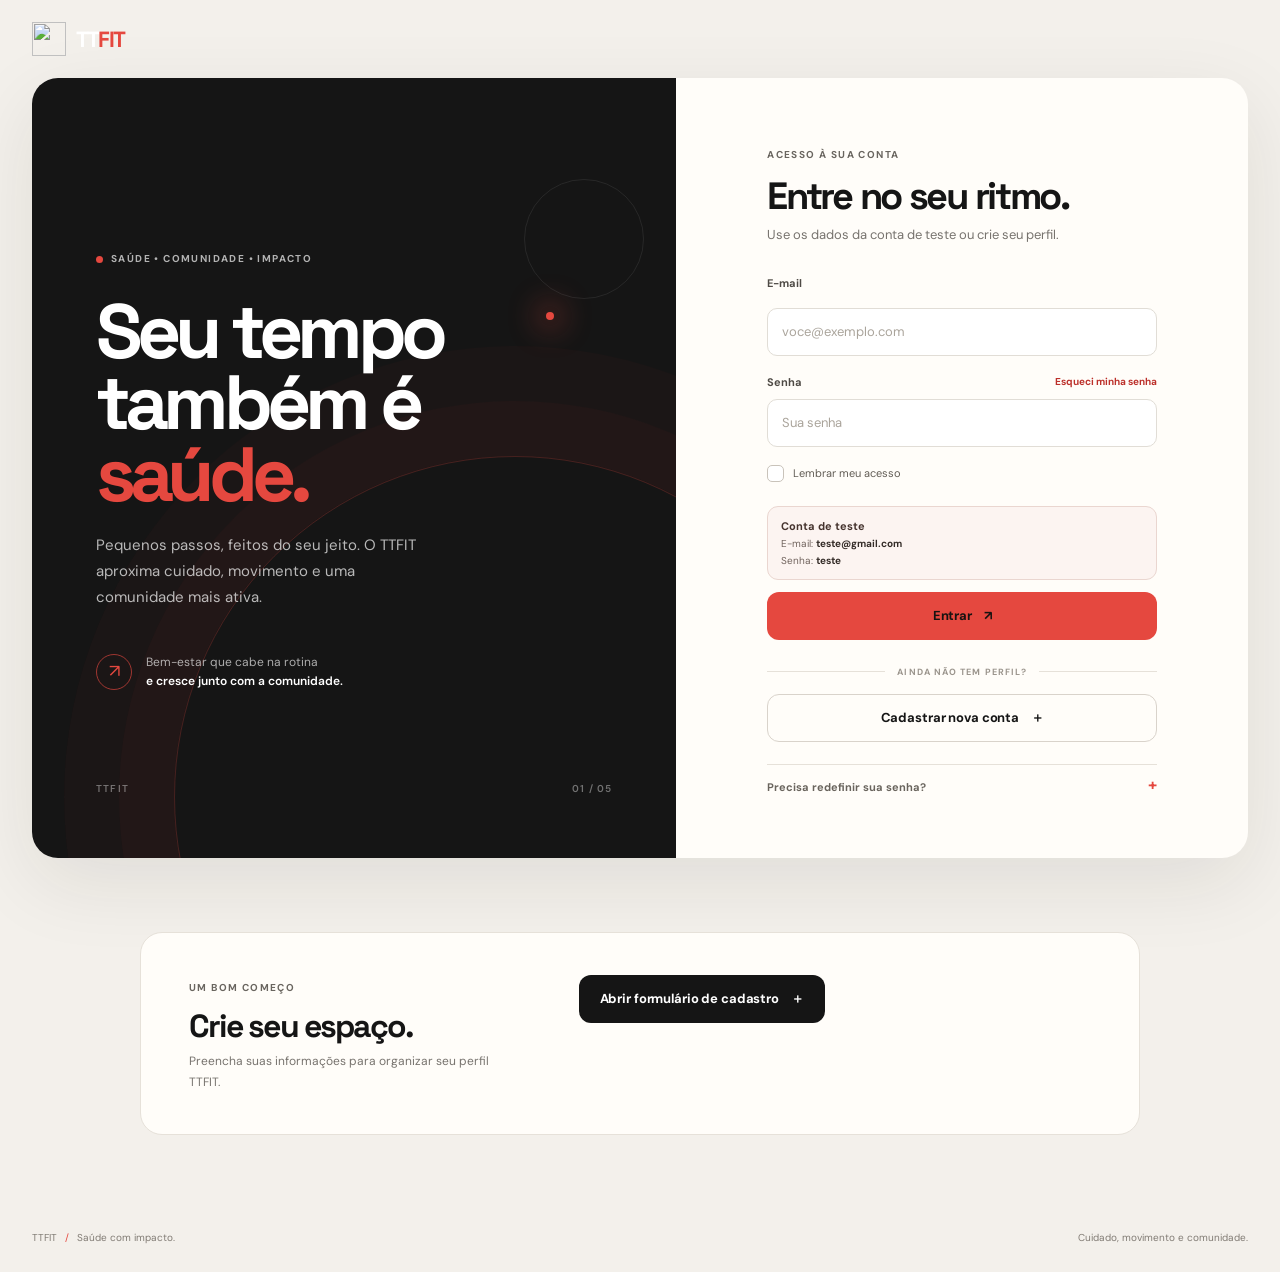
==== commit 709e7f8d: "feat: add user profile page and refine static copy" ====
--- a/alimentos.html
+++ b/alimentos.html
@@ -4,10 +4,11 @@
   <meta charset="utf-8">
   <meta name="viewport" content="width=device-width, initial-scale=1">
   <meta name="theme-color" content="#f3f0eb">
-  <meta name="description" content="Consulte a composição nutricional de alimentos por 100 gramas no protótipo TTFIT.">
+  <meta name="description" content="Consulte a composição nutricional de alimentos por 100 gramas no TTFIT.">
   <title>Consulta alimentar | TTFIT</title>
   <link rel="stylesheet" href="styles.css">
   <script defer src="js/demo-store.js"></script>
+  <script defer src="js/user-menu.js"></script>
   <script defer src="js/alimentos.js"></script>
 </head>
 <body class="app-page">
@@ -26,7 +27,6 @@
       </nav>
       <div class="sidebar-bottom">
         <div class="sidebar-prompt"><span class="prompt-line"></span><p>Informação clara<br><strong>para escolhas conscientes.</strong></p></div>
-        <a class="nav-item nav-item-muted logout-link" href="index.html"><span class="nav-icon" aria-hidden="true">↩</span> Sair</a>
       </div>
     </aside>
 
@@ -36,9 +36,12 @@
         <div class="header-actions">
           <details class="language-control">
             <summary><span aria-hidden="true">文</span> Idioma <strong>PT</strong><span class="chevron" aria-hidden="true">⌄</span></summary>
-            <div class="language-menu"><span class="language-current">Português <small>ATUAL</small></span><span class="language-disabled">English <small>EM BREVE</small></span><p>Seletor visual nesta versão de demonstração.</p></div>
+            <div class="language-menu"><span class="language-current">Português <small>ATUAL</small></span><span class="language-disabled">English <small>EM BREVE</small></span><p>A tradução do conteúdo ainda não está disponível.</p></div>
           </details>
-          <div class="user-chip"><span class="user-avatar" id="user-avatar">CN</span><span id="user-name">Camila Nunes</span></div>
+          <details class="user-control">
+            <summary class="user-chip"><span class="user-avatar" id="user-avatar">FR</span><span class="user-name" id="user-name">Fratta</span><span class="chevron user-chevron" aria-hidden="true">⌄</span></summary>
+            <div class="user-menu"><a class="user-menu-item" href="perfil.html">Meu perfil <span aria-hidden="true">↗</span></a><button class="user-menu-item user-menu-logout" type="button" data-logout>Sair <span aria-hidden="true">↩</span></button></div>
+          </details>
         </div>
       </header>
 
@@ -86,7 +89,7 @@
         </section>
 
         <a class="button button-dark back-button" href="dashboard.html"><span aria-hidden="true">←</span> Voltar para a tela principal</a>
-        <p class="disclaimer">Valores de referência variam conforme alimento e preparo. A consulta é demonstrativa e não substitui orientação profissional.</p>
+        <p class="disclaimer">Valores de referência variam conforme alimento e preparo. Esta consulta não substitui orientação profissional.</p>
       </div>
     </main>
   </div>
--- a/styles.css
+++ b/styles.css
@@ -429,3 +429,38 @@
 @media (prefers-reduced-motion: reduce) {
   *, *::before, *::after { scroll-behavior: auto !important; transition-duration: .01ms !important; animation-duration: .01ms !important; animation-iteration-count: 1 !important; }
 }
+
+
+/* Menu do usuário e página Perfil */
+.user-control { position: relative; }
+.user-control > summary { list-style: none; }
+.user-control > summary::-webkit-details-marker { display: none; }
+.user-chip { padding: 0; border: 0; background: transparent; cursor: pointer; }
+.user-chip:focus-visible { outline: 3px solid rgba(229,72,63,.45); outline-offset: 4px; border-radius: 24px; }
+.user-control[open] > summary .user-chevron { transform: rotate(180deg); }
+.user-menu { position: absolute; z-index: 6; top: calc(100% + 12px); right: 0; width: 176px; padding: 7px; border: 1px solid var(--line); border-radius: 12px; background: var(--card); box-shadow: var(--shadow-soft); }
+.user-menu-item { width: 100%; min-height: 39px; display: flex; align-items: center; justify-content: space-between; gap: 10px; padding: 0 10px; border: 0; border-radius: 8px; background: transparent; color: #625d56; font: 600 11px var(--font-body); text-align: left; }
+.user-menu-item:hover, .user-menu-item:focus-visible { background: #f5eee9; color: var(--red-dark); }
+.user-menu-logout { border-top: 1px solid var(--line); border-radius: 0 0 8px 8px; color: #8a302a; }
+.profile-settings { max-width: 850px; }
+.profile-settings-panel { padding: clamp(18px, 3vw, 30px); }
+.profile-identity { display: flex; align-items: center; gap: 14px; padding-bottom: 20px; border-bottom: 1px solid #eee9e2; }
+.profile-identity-avatar { width: 48px; height: 48px; display: grid; flex: 0 0 48px; place-items: center; border-radius: 50%; background: #e8d5ca; color: #5b3730; font: 700 14px var(--font-display); }
+.profile-identity h3 { margin: 0; color: var(--ink); font: 700 17px var(--font-display); letter-spacing: -.03em; }
+.profile-identity p { margin: 4px 0 0; color: #858078; font-size: 11px; }
+.profile-form { display: grid; gap: 18px; margin-top: 22px; }
+.profile-form .field-label { margin-bottom: 7px; }
+.profile-form .text-input { min-height: 44px; }
+.profile-form > .button { justify-self: start; }
+.local-note { margin: 10px 0 0; color: #89847c; font-size: 10px; line-height: 1.55; }
+.test-account-box { display: flex; align-items: center; justify-content: space-between; gap: 14px; margin: 4px 0 2px; padding: 12px 13px; border: 1px solid #ead6d0; border-radius: 11px; background: #fcf4f1; }
+.test-account-box > div { display: grid; gap: 4px; color: #6f625c; font-size: 10px; }
+.test-account-box strong { color: #45332e; font-size: 11px; }
+.test-account-box code { color: #332b27; font: 700 10px var(--font-body); }
+@media (max-width: 620px) {
+  .profile-form > .button { width: 100%; }
+  .test-account-box { align-items: start; }
+}
+@media (max-width: 380px) {
+  .user-name { display: none; }
+}
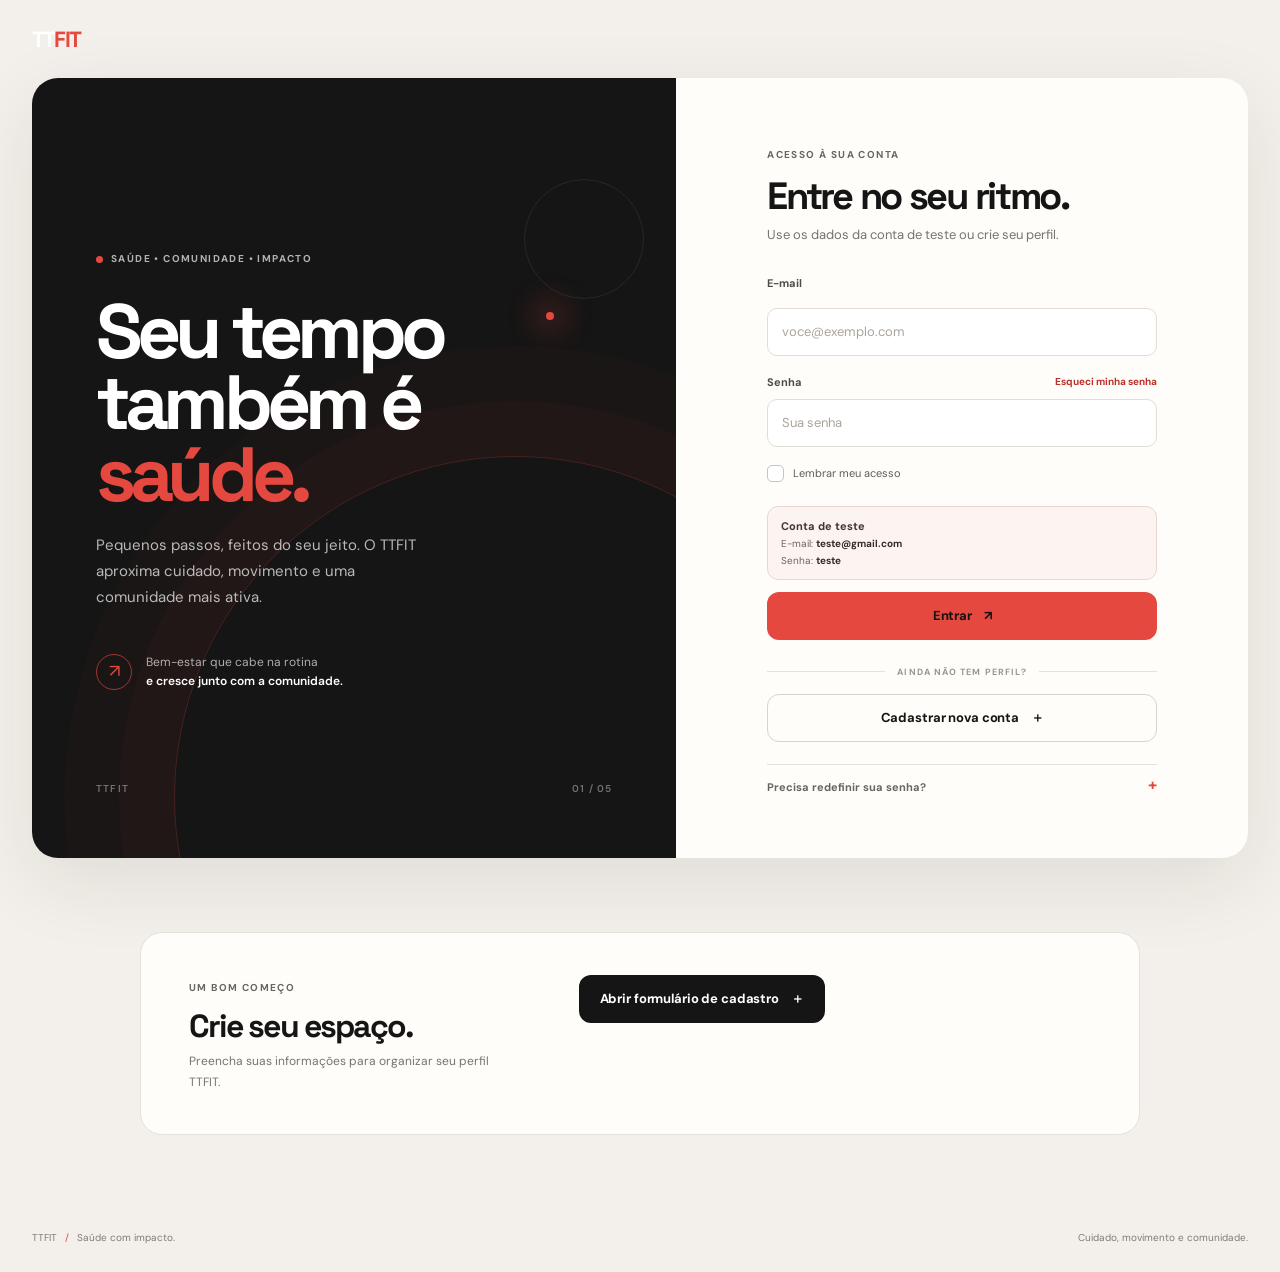
==== commit 84acc339: "chore: remove platform branding from static site" ====
--- a/alimentos.html
+++ b/alimentos.html
@@ -16,7 +16,6 @@
   <div class="app-shell">
     <aside class="sidebar">
       <a class="brand-lockup brand-lockup-dark" href="dashboard.html" aria-label="TTFIT — visão geral">
-        <img class="brand-icon" src="/manus-storage/async-images/cHAF5ILUukEEUvMitb64xl/image-1.webp" alt="">
         <span class="brand-name">TT<span>FIT</span></span>
       </a>
       <span class="sidebar-caption">SEU ESPAÇO</span>
--- a/styles.css
+++ b/styles.css
@@ -33,7 +33,6 @@
 :focus-visible { outline: 3px solid rgba(229, 72, 63, .65); outline-offset: 3px; }
 
 .brand-lockup { display: inline-flex; align-items: center; gap: 10px; width: fit-content; }
-.brand-icon { width: 34px; height: 34px; object-fit: contain; }
 .brand-name { font: 700 22px/1 var(--font-display); letter-spacing: -.08em; }
 .brand-name > span { color: var(--red); }
 .brand-lockup-light .brand-name { color: #fff; }
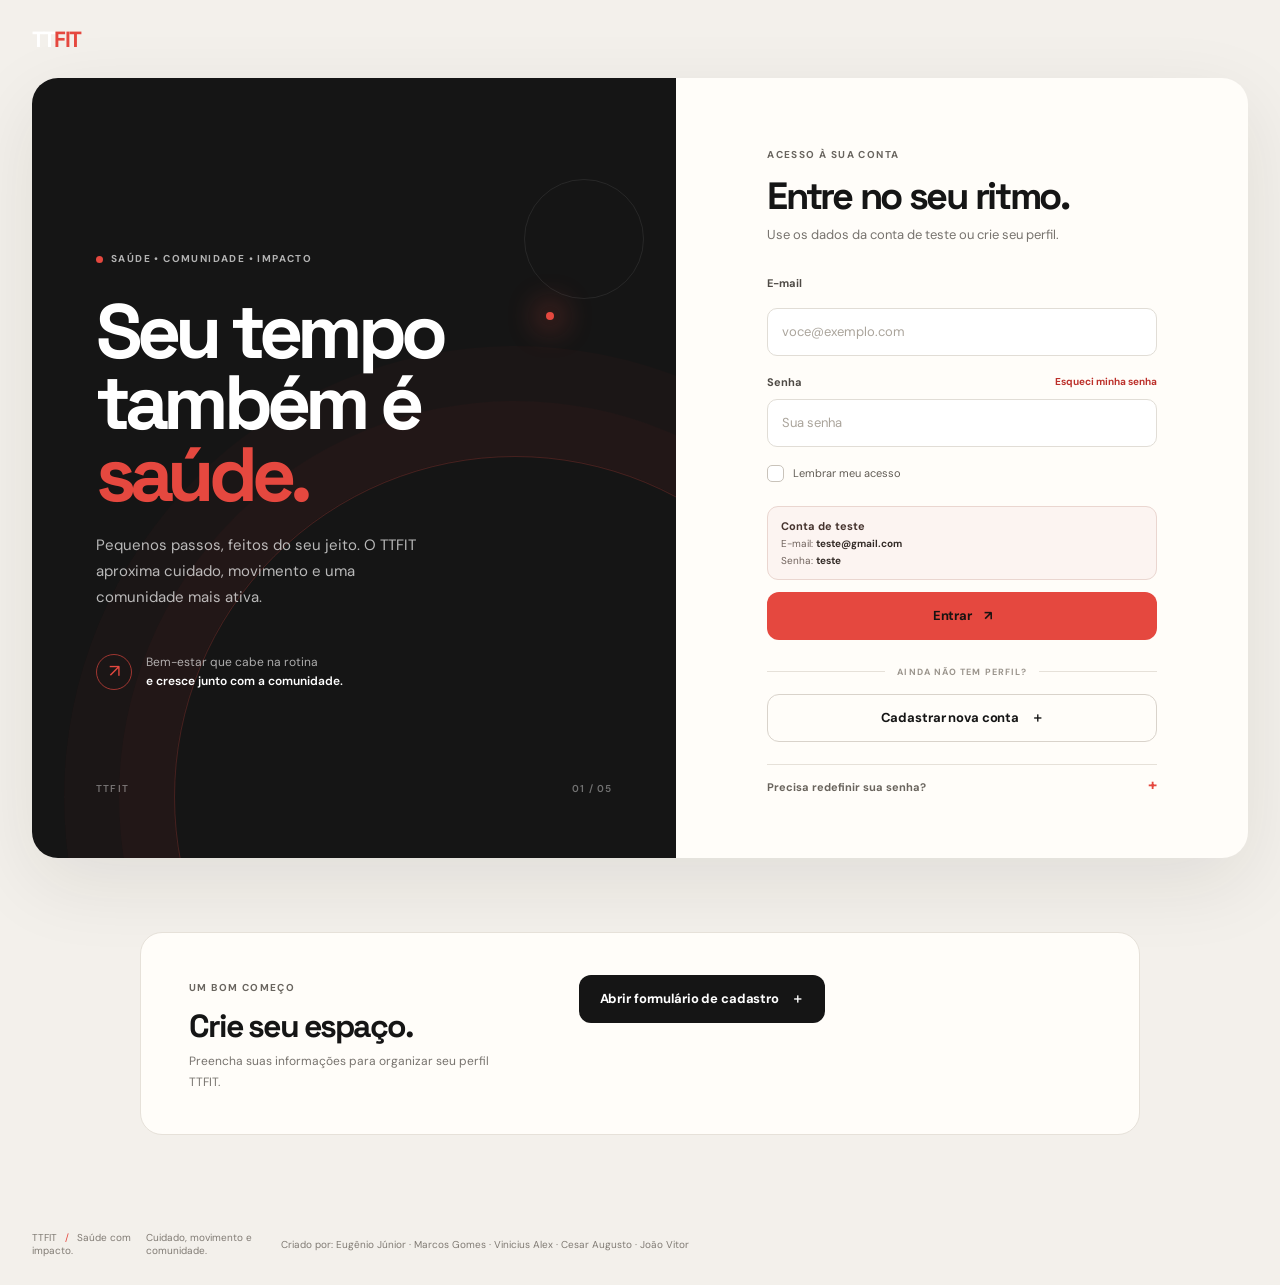
==== commit 3a1b8377: "Adiciona fotos de alimentos e footer de criadores" ====
--- a/alimentos.html
+++ b/alimentos.html
@@ -92,5 +92,6 @@
       </div>
     </main>
   </div>
+  <footer class="site-footer creators-footer" aria-label="Criadores do TTFIT"><span>TTFIT <span class="footer-separator">/</span> Criado por</span><span>Eugênio Júnior · Marcos Gomes · Vinicius Alex · Cesar Augusto · João Vitor</span></footer>
 </body>
 </html>
--- a/styles.css
+++ b/styles.css
@@ -194,11 +194,12 @@
 .edit-form label .text-input { min-height: 42px; font-size: 11px; }
 .edit-form .field-label { margin-bottom: 6px; }
 .edit-form .button { min-height: 42px; padding: 0 12px; font-size: 10px; }
-.dashboard-grid { display: grid; grid-template-columns: minmax(0,1.4fr) minmax(260px,.8fr); gap: 18px; align-items: start; margin-top: 28px; }
+.dashboard-grid { display: grid; grid-template-columns: minmax(0,1.4fr) minmax(260px,.8fr); gap: 18px; align-items: stretch; margin-top: 0; }
+.ranking-section { min-width: 0; display: flex; flex-direction: column; }
 .section-heading-compact { margin-bottom: 14px; }
 .ranking-period { color: #a09990; font-size: 8px; font-weight: 700; letter-spacing: .1em; }
 .ranking-period span { padding-left: 4px; color: var(--red); font-size: 12px; }
-.ranking-panel { padding: 4px 16px 11px; }
+.ranking-panel { flex: 1; padding: 4px 16px 11px; }
 .ranking-list { margin: 0; padding: 0; list-style: none; }
 .ranking-row { min-height: 69px; display: grid; grid-template-columns: 25px 36px minmax(0,1fr) auto; align-items: center; gap: 10px; border-bottom: 1px solid #efebe5; }
 .ranking-row:last-child { border-bottom: 0; }
@@ -215,8 +216,8 @@
 .rank-count { display: grid; justify-items: end; gap: 3px; }
 .rank-count strong { font: 700 16px var(--font-display); }
 .ranking-footnote { margin: 3px 0 0; padding: 10px 0 0; border-top: 1px solid #efebe5; color: #a49d95; font-size: 8px; }
-.impact-column { display: grid; gap: 11px; }
-.impact-card { position: relative; min-height: 242px; overflow: hidden; padding: 22px; border-radius: var(--radius-md); background: var(--ink); color: #fff; }
+.impact-column { min-width: 0; display: flex; }
+.impact-card { position: relative; flex: 1; min-height: 242px; overflow: hidden; padding: 22px; border-radius: var(--radius-md); background: var(--ink); color: #fff; }
 .impact-card::after { content: ''; position: absolute; right: -48px; bottom: -77px; width: 205px; height: 205px; border: 1px solid rgba(229,72,63,.35); border-radius: 50%; box-shadow: 0 0 0 25px rgba(229,72,63,.05), 0 0 0 50px rgba(229,72,63,.035); }
 .impact-index { position: relative; z-index: 1; color: rgba(255,255,255,.44); font: 700 9px var(--font-display); letter-spacing: .12em; }
 .impact-index span { font: 600 8px var(--font-body); }
@@ -228,13 +229,6 @@
 .impact-card h2 { position: relative; z-index: 1; margin: 13px 0 7px; font: 700 22px var(--font-display); letter-spacing: -.05em; }
 .impact-card p { position: relative; z-index: 1; max-width: 260px; margin: 0; color: rgba(255,255,255,.63); font-size: 10px; line-height: 1.7; }
 .impact-tag { position: absolute; z-index: 1; left: 22px; bottom: 20px; color: rgba(255,255,255,.5); font-size: 7px; font-weight: 700; letter-spacing: .12em; }
-.food-callout { min-height: 64px; display: flex; align-items: center; gap: 11px; padding: 11px 13px; border: 1px solid #e6e0d8; border-radius: 13px; background: var(--card); transition: border-color .16s ease, transform .16s ease; }
-.food-callout:hover { transform: translateY(-1px); border-color: #c9bfb3; }
-.food-callout-icon { width: 32px; height: 32px; display: grid; flex: 0 0 32px; place-items: center; border-radius: 9px; background: #fae3df; color: var(--red-dark); font-size: 20px; }
-.food-callout > span:nth-child(2) { display: grid; gap: 3px; }
-.food-callout small { color: #a19a91; font-size: 7px; font-weight: 700; letter-spacing: .1em; }
-.food-callout strong { color: #36322e; font-size: 10px; }
-.callout-arrow { margin-left: auto; color: var(--red-dark); }
 .disclaimer { margin: 20px 0 0; color: #a19a91; font-size: 9px; line-height: 1.6; }
 
 /* Consulta alimentar */
@@ -340,7 +334,7 @@
   .metric-card-days { grid-column: 1 / -1; min-height: 92px; }
   .edit-form { grid-template-columns: repeat(2,minmax(0,1fr)); }
   .edit-form .button { grid-column: 1 / -1; }
-  .dashboard-grid { grid-template-columns: 1fr; gap: 25px; margin-top: 25px; }
+  .dashboard-grid { grid-template-columns: 1fr; gap: 25px; margin-top: 0; }
   .impact-card { min-height: 225px; }
   .sample-label { margin-top: 2px; }
   .food-intro { margin-bottom: 22px; }
@@ -463,3 +457,9 @@
 @media (max-width: 380px) {
   .user-name { display: none; }
 }
+
+/* Rodapé discreto com os criadores do projeto. */
+.creators-footer { gap: 16px; flex-wrap: wrap; border-top: 1px solid var(--line, #e8e4df); margin-top: 28px; padding-top: 16px; }
+.creators-footer > span:last-child, .creators-names { color: #807b74; font-size: 10px; line-height: 1.7; text-align: right; }
+.auth-footer .creators-names { flex-basis: 100%; text-align: left; }
+@media (max-width: 640px) { .creators-footer { align-items: flex-start; flex-direction: column; gap: 4px; } .creators-footer > span:last-child, .creators-names { text-align: left; } }
